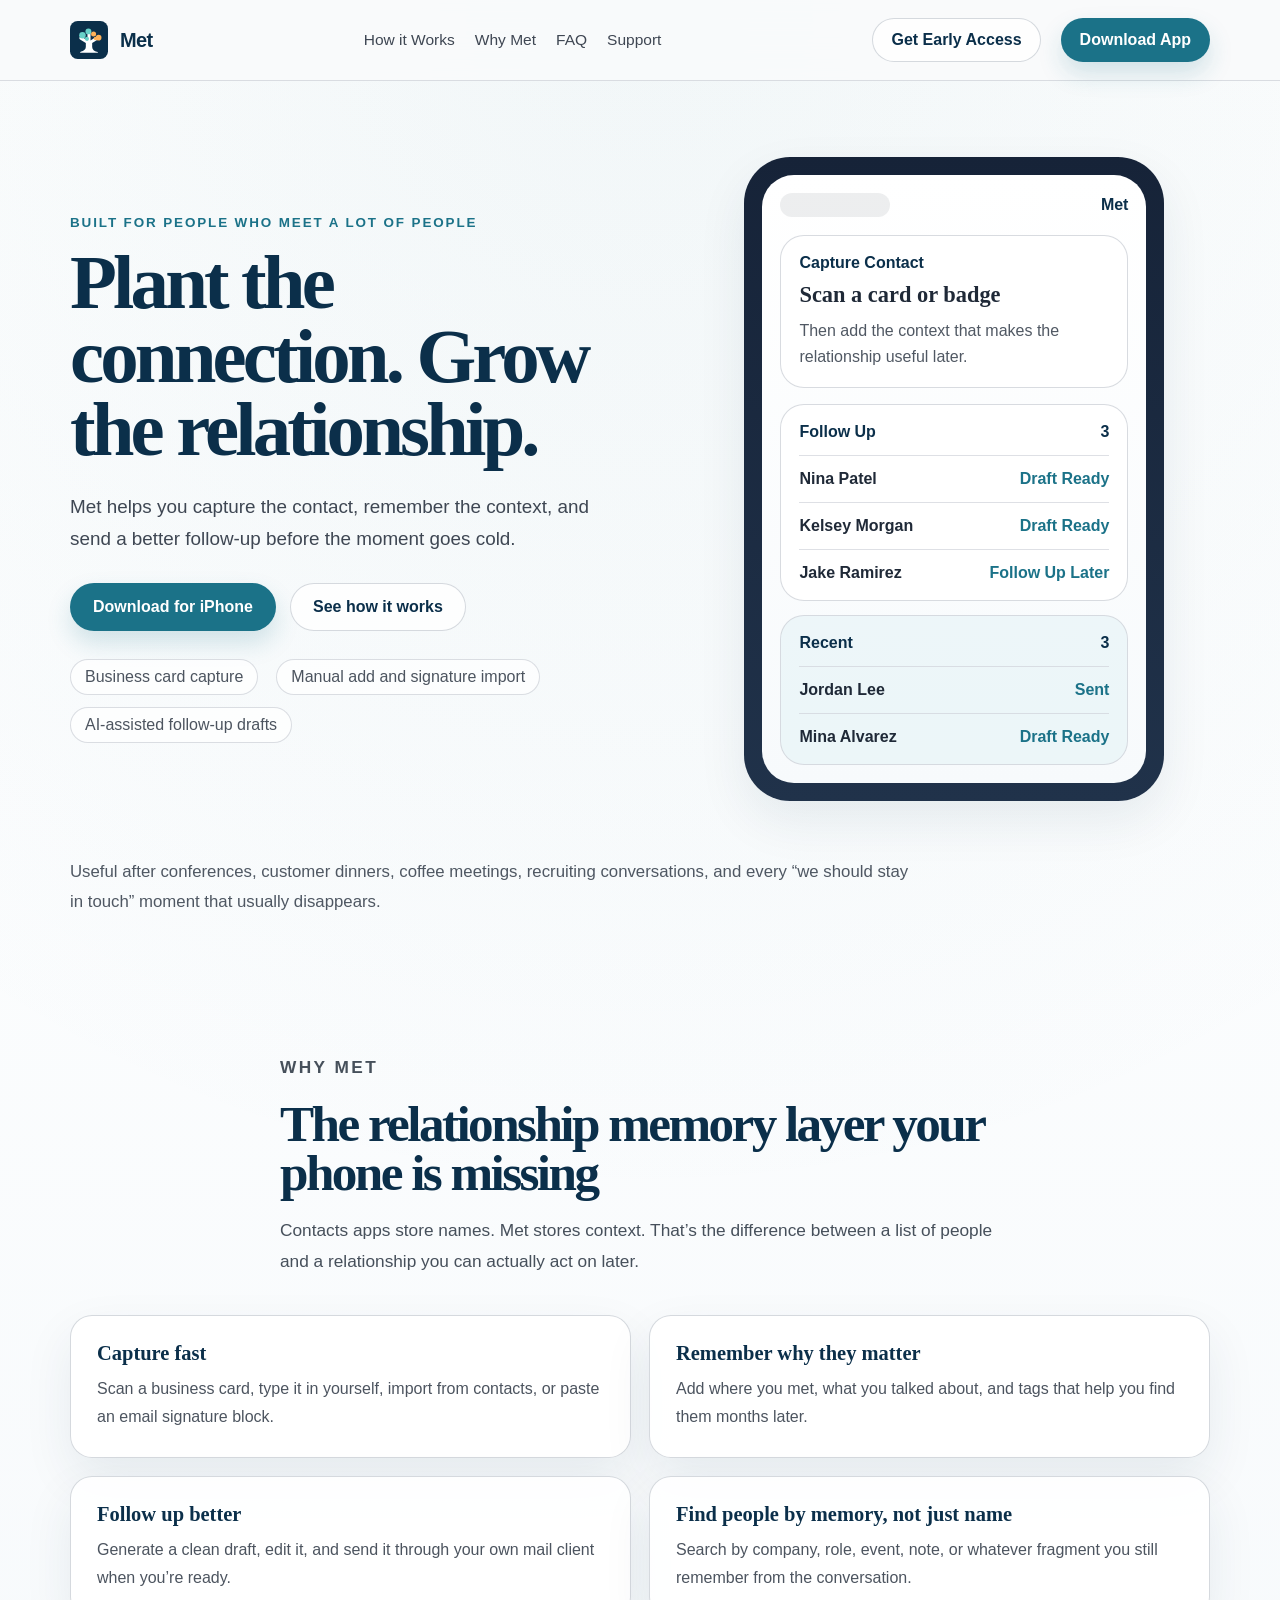
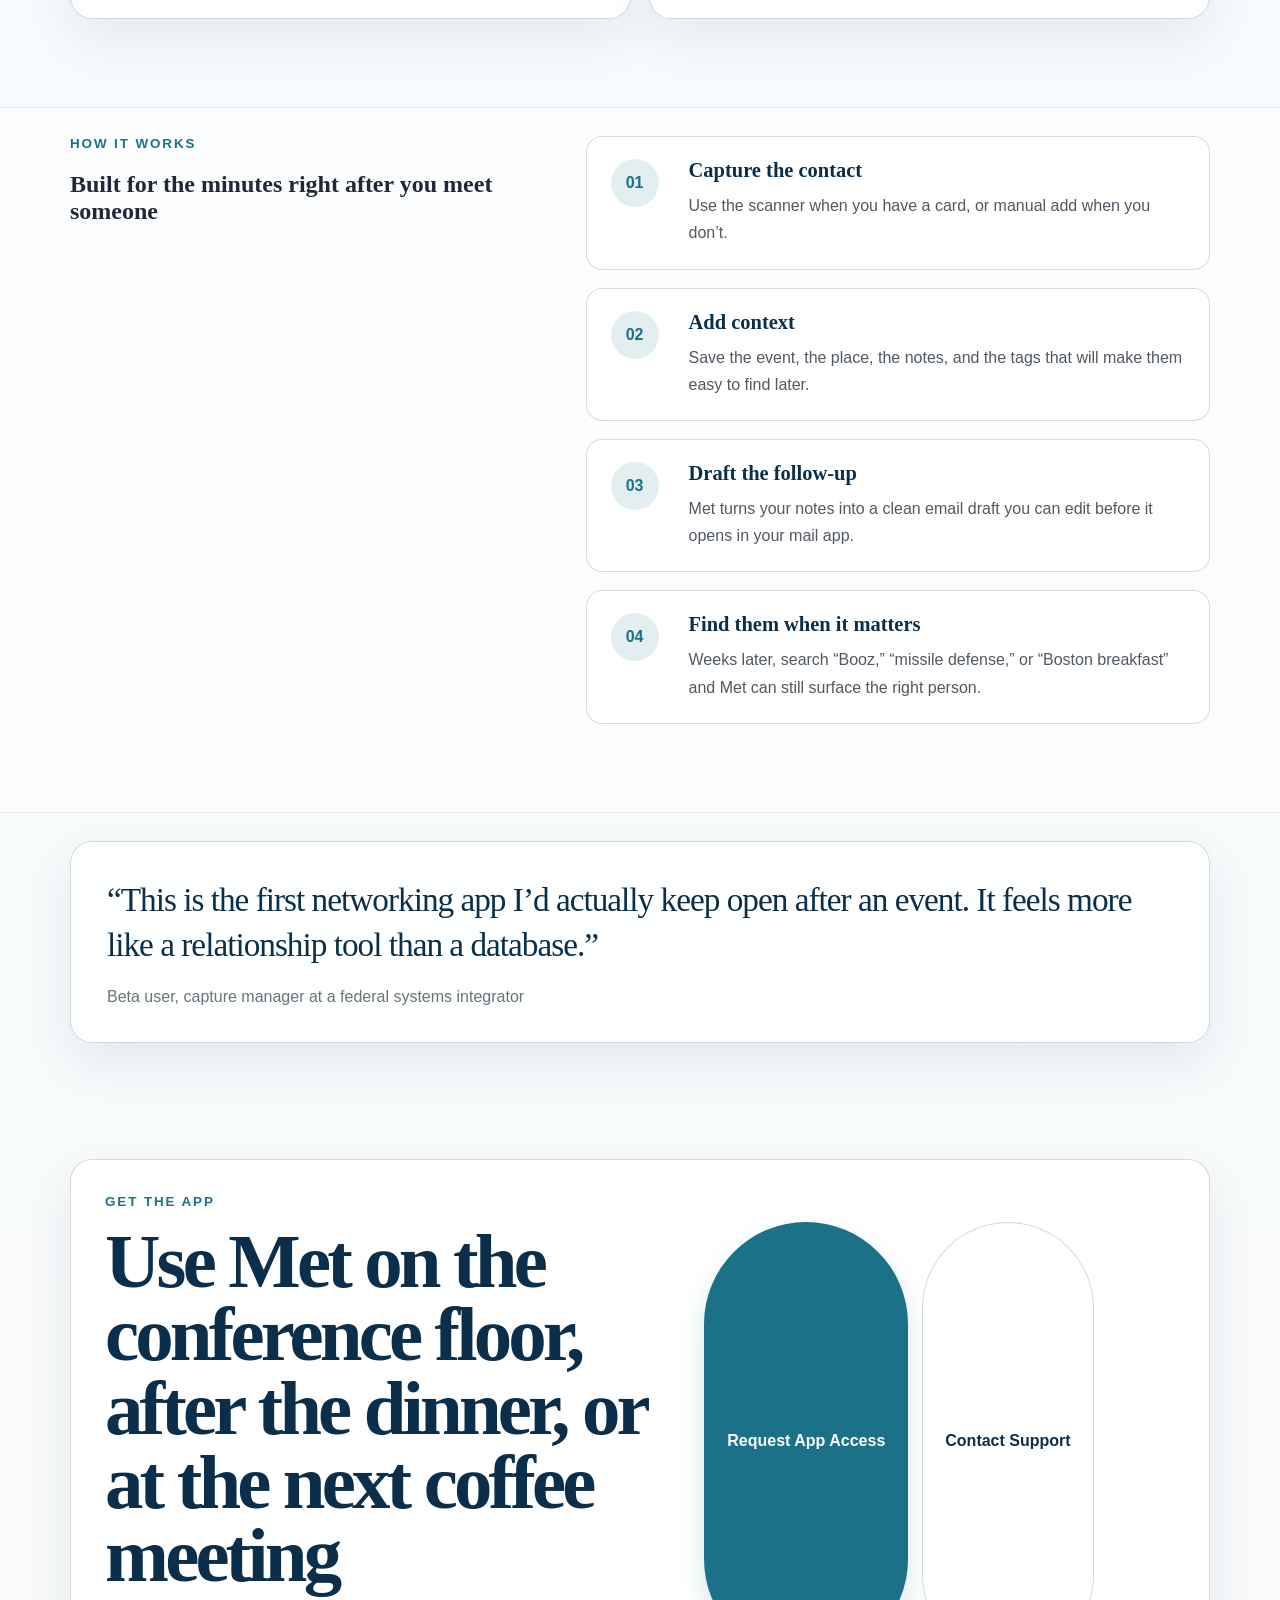
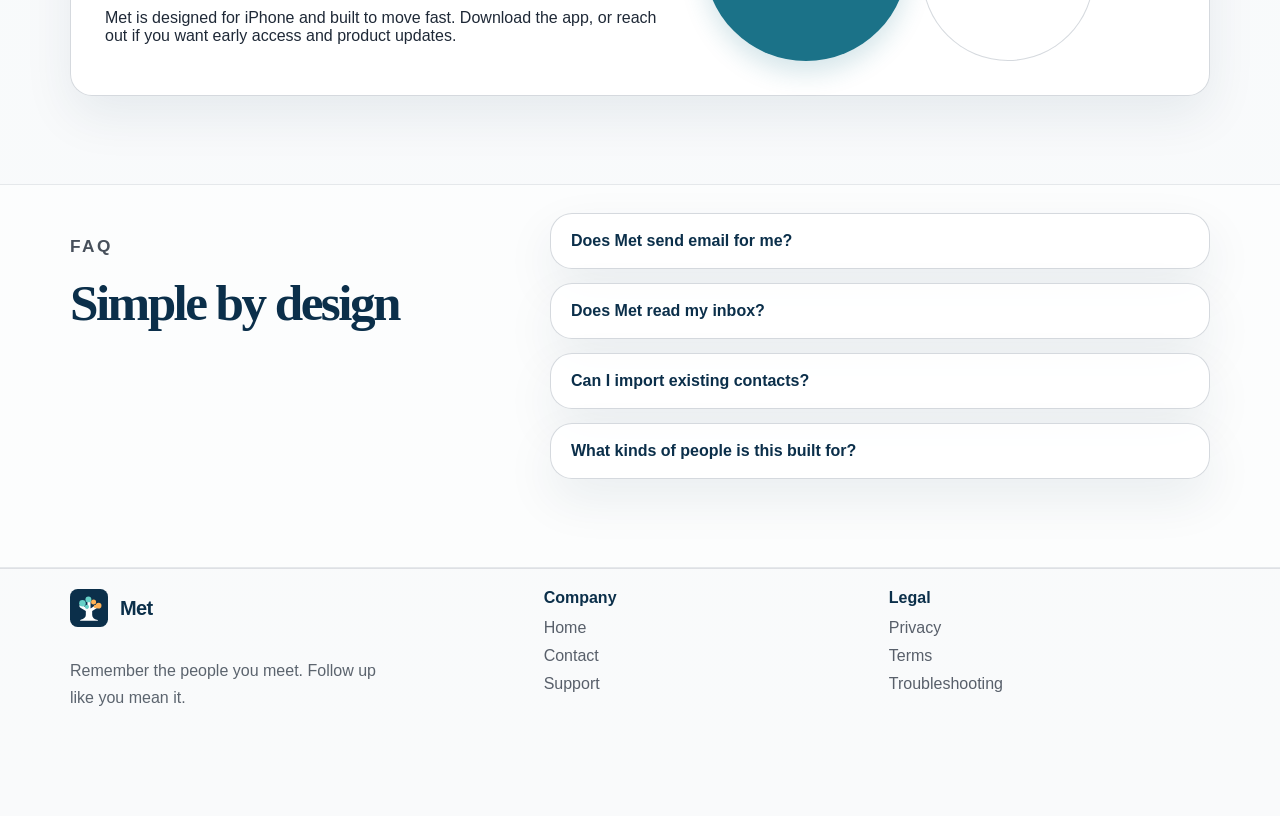
==== index.html @ 9b8fa4b0 "Initial mettree.com site" ====
<!DOCTYPE html>
<html lang="en">
  <head>
    <meta charset="UTF-8" />
    <meta name="viewport" content="width=device-width, initial-scale=1.0" />
    <title>Met | Plant the connection. Grow the relationship.</title>
    <meta
      name="description"
      content="Met helps you capture contacts, remember the context, and follow up while it still matters."
    />
    <meta
      name="keywords"
      content="networking app, relationship follow-up app, business card scanner, contact follow-up, conference networking, capture manager CRM"
    />
    <meta name="author" content="Met" />
    <link rel="canonical" href="https://mettree.com/" />
    <meta property="og:title" content="Met | Plant the connection. Grow the relationship." />
    <meta
      property="og:description"
      content="Remember the people you meet. Follow up like you mean it."
    />
    <meta property="og:type" content="website" />
    <meta property="og:url" content="https://mettree.com/" />
    <meta property="og:image" content="https://mettree.com/assets/og-card.svg" />
    <meta name="twitter:card" content="summary_large_image" />
    <meta name="twitter:title" content="Met | Plant the connection. Grow the relationship." />
    <meta
      name="twitter:description"
      content="Capture contacts. Add context. Follow up while it’s still fresh."
    />
    <meta name="theme-color" content="#0B2F4A" />
    <link rel="icon" href="/assets/favicon.svg" type="image/svg+xml" />
    <link rel="stylesheet" href="/styles.css" />
    <script defer src="/analytics.js"></script>
    <script type="application/ld+json">
      {
        "@context": "https://schema.org",
        "@type": "SoftwareApplication",
        "name": "Met",
        "applicationCategory": "BusinessApplication",
        "operatingSystem": "iOS",
        "description": "Met helps professionals capture contacts, preserve meeting context, and draft better follow-up emails.",
        "url": "https://mettree.com/",
        "offers": {
          "@type": "Offer",
          "price": "0",
          "priceCurrency": "USD"
        },
        "publisher": {
          "@type": "Organization",
          "name": "Met"
        }
      }
    </script>
  </head>
  <body>
    <div class="site-shell">
      <header class="site-header">
        <div class="container nav-row">
          <a class="brand" href="/">
            <img src="/assets/met-mark.svg" alt="Met logo" class="brand-mark" />
            <span class="brand-name">Met</span>
          </a>

          <nav class="site-nav" aria-label="Primary">
            <a href="#how-it-works">How it Works</a>
            <a href="#why-met">Why Met</a>
            <a href="#faq">FAQ</a>
            <a href="/support/">Support</a>
          </nav>

          <div class="nav-actions">
            <a class="button button-secondary" href="mailto:hello@mettree.com?subject=Met%20for%20iPhone">
              Get Early Access
            </a>
            <a class="button button-primary" href="#download">Download App</a>
          </div>
        </div>
      </header>

      <main>
        <section class="hero">
          <div class="container hero-grid">
            <div class="hero-copy">
              <p class="eyebrow">Built for people who meet a lot of people</p>
              <h1>Plant the connection. Grow the relationship.</h1>
              <p class="hero-subhead">
                Met helps you capture the contact, remember the context, and send a better follow-up before the moment goes cold.
              </p>
              <div class="hero-actions">
                <a class="button button-primary button-large" href="#download">Download for iPhone</a>
                <a class="button button-secondary button-large" href="#how-it-works">See how it works</a>
              </div>
              <ul class="trust-strip">
                <li>Business card capture</li>
                <li>Manual add and signature import</li>
                <li>AI-assisted follow-up drafts</li>
              </ul>
            </div>

            <div class="hero-art" aria-hidden="true">
              <div class="phone-frame">
                <div class="phone-screen">
                  <div class="phone-header">
                    <span class="phone-pill"></span>
                    <span class="phone-title">Met</span>
                  </div>
                  <div class="phone-card">
                    <div class="phone-card-label">Capture Contact</div>
                    <div class="phone-card-title">Scan a card or badge</div>
                    <div class="phone-card-copy">Then add the context that makes the relationship useful later.</div>
                  </div>
                  <div class="phone-panel">
                    <div class="panel-header">
                      <span>Follow Up</span>
                      <span>3</span>
                    </div>
                    <div class="panel-row">
                      <strong>Nina Patel</strong>
                      <span>Draft Ready</span>
                    </div>
                    <div class="panel-row">
                      <strong>Kelsey Morgan</strong>
                      <span>Draft Ready</span>
                    </div>
                    <div class="panel-row">
                      <strong>Jake Ramirez</strong>
                      <span>Follow Up Later</span>
                    </div>
                  </div>
                  <div class="phone-panel muted">
                    <div class="panel-header">
                      <span>Recent</span>
                      <span>3</span>
                    </div>
                    <div class="panel-row">
                      <strong>Jordan Lee</strong>
                      <span>Sent</span>
                    </div>
                    <div class="panel-row">
                      <strong>Mina Alvarez</strong>
                      <span>Draft Ready</span>
                    </div>
                  </div>
                </div>
              </div>
            </div>
          </div>
        </section>

        <section class="logo-band">
          <div class="container">
            <p class="logo-band-copy">
              Useful after conferences, customer dinners, coffee meetings, recruiting conversations, and every “we should stay in touch” moment that usually disappears.
            </p>
          </div>
        </section>

        <section class="section" id="why-met">
          <div class="container section-intro">
            <p class="eyebrow">Why Met</p>
            <h2>The relationship memory layer your phone is missing</h2>
            <p>
              Contacts apps store names. Met stores context. That’s the difference between a list of people and a relationship you can actually act on later.
            </p>
          </div>

          <div class="container feature-grid">
            <article class="feature-card">
              <h3>Capture fast</h3>
              <p>Scan a business card, type it in yourself, import from contacts, or paste an email signature block.</p>
            </article>
            <article class="feature-card">
              <h3>Remember why they matter</h3>
              <p>Add where you met, what you talked about, and tags that help you find them months later.</p>
            </article>
            <article class="feature-card">
              <h3>Follow up better</h3>
              <p>Generate a clean draft, edit it, and send it through your own mail client when you’re ready.</p>
            </article>
            <article class="feature-card">
              <h3>Find people by memory, not just name</h3>
              <p>Search by company, role, event, note, or whatever fragment you still remember from the conversation.</p>
            </article>
          </div>
        </section>

        <section class="section section-alt" id="how-it-works">
          <div class="container split-layout">
            <div>
              <p class="eyebrow">How it Works</p>
              <h2>Built for the minutes right after you meet someone</h2>
            </div>
            <div class="steps">
              <article class="step">
                <span class="step-number">01</span>
                <div>
                  <h3>Capture the contact</h3>
                  <p>Use the scanner when you have a card, or manual add when you don’t.</p>
                </div>
              </article>
              <article class="step">
                <span class="step-number">02</span>
                <div>
                  <h3>Add context</h3>
                  <p>Save the event, the place, the notes, and the tags that will make them easy to find later.</p>
                </div>
              </article>
              <article class="step">
                <span class="step-number">03</span>
                <div>
                  <h3>Draft the follow-up</h3>
                  <p>Met turns your notes into a clean email draft you can edit before it opens in your mail app.</p>
                </div>
              </article>
              <article class="step">
                <span class="step-number">04</span>
                <div>
                  <h3>Find them when it matters</h3>
                  <p>Weeks later, search “Booz,” “missile defense,” or “Boston breakfast” and Met can still surface the right person.</p>
                </div>
              </article>
            </div>
          </div>
        </section>

        <section class="section">
          <div class="container quote-card">
            <p class="quote">
              “This is the first networking app I’d actually keep open after an event. It feels more like a relationship tool than a database.”
            </p>
            <p class="quote-attribution">Beta user, capture manager at a federal systems integrator</p>
          </div>
        </section>

        <section class="section" id="download">
          <div class="container cta-panel">
            <div>
              <p class="eyebrow">Get the app</p>
              <h2>Use Met on the conference floor, after the dinner, or at the next coffee meeting</h2>
              <p>
                Met is designed for iPhone and built to move fast. Download the app, or reach out if you want early access and product updates.
              </p>
            </div>
            <div class="cta-actions">
              <a class="button button-primary button-large" href="mailto:hello@mettree.com?subject=Met%20App%20Access">
                Request App Access
              </a>
              <a class="button button-secondary button-large" href="mailto:support@mettree.com?subject=Met%20Support">
                Contact Support
              </a>
            </div>
          </div>
        </section>

        <section class="section section-alt" id="faq">
          <div class="container faq-grid">
            <div class="section-intro">
              <p class="eyebrow">FAQ</p>
              <h2>Simple by design</h2>
            </div>
            <div class="faq-list">
              <details>
                <summary>Does Met send email for me?</summary>
                <p>No. Met prepares the message, then opens your mail client with the recipient, subject, and body filled in. You stay in control.</p>
              </details>
              <details>
                <summary>Does Met read my inbox?</summary>
                <p>No. Met does not scan your inbox. Any imports are driven by information you explicitly add or import.</p>
              </details>
              <details>
                <summary>Can I import existing contacts?</summary>
                <p>Yes. You can selectively import contacts from Apple Contacts so your existing network can live in one place.</p>
              </details>
              <details>
                <summary>What kinds of people is this built for?</summary>
                <p>Met is especially useful for people who meet lots of contacts in real life: sales teams, capture managers, founders, recruiters, conference operators, and business development leaders.</p>
              </details>
            </div>
          </div>
        </section>
      </main>

      <footer class="site-footer">
        <div class="container footer-grid">
          <div>
            <a class="brand footer-brand" href="/">
              <img src="/assets/met-mark.svg" alt="Met logo" class="brand-mark" />
              <span class="brand-name">Met</span>
            </a>
            <p class="footer-copy">Remember the people you meet. Follow up like you mean it.</p>
          </div>

          <div>
            <h3>Company</h3>
            <ul>
              <li><a href="/">Home</a></li>
              <li><a href="mailto:hello@mettree.com">Contact</a></li>
              <li><a href="/support/">Support</a></li>
            </ul>
          </div>

          <div>
            <h3>Legal</h3>
            <ul>
              <li><a href="/legal/privacy.html">Privacy</a></li>
              <li><a href="/legal/terms.html">Terms</a></li>
              <li><a href="/support/troubleshooting.html">Troubleshooting</a></li>
            </ul>
          </div>
        </div>
      </footer>
    </div>

    <script defer src="/script.js"></script>
  </body>
</html>
---- styles.css ----
:root {
  --navy: #0b2f4a;
  --charcoal: #1f2937;
  --teal: #1b7288;
  --gold: #d4a93a;
  --paper: #f9fafb;
  --white: #ffffff;
  --border: #d1d5db;
  --slate-wash: rgba(11, 47, 74, 0.08);
  --teal-wash: rgba(27, 114, 136, 0.12);
  --gold-wash: rgba(212, 169, 58, 0.14);
  --shadow: 0 20px 50px rgba(11, 47, 74, 0.08);
  --radius-xl: 30px;
  --radius-lg: 22px;
  --radius-md: 16px;
  --container: 1140px;
}

* {
  box-sizing: border-box;
}

html {
  scroll-behavior: smooth;
}

body {
  margin: 0;
  font-family: "Iowan Old Style", "Palatino Linotype", "Book Antiqua", Palatino, Georgia, serif;
  background:
    radial-gradient(circle at top center, rgba(27, 114, 136, 0.06), transparent 30%),
    linear-gradient(180deg, #ffffff 0%, #f7fafc 45%, #f9fafb 100%);
  color: var(--charcoal);
}

img {
  max-width: 100%;
  display: block;
}

a {
  color: inherit;
  text-decoration: none;
}

.container {
  width: min(var(--container), calc(100% - 40px));
  margin: 0 auto;
}

.site-shell {
  min-height: 100vh;
}

.site-header {
  position: sticky;
  top: 0;
  z-index: 20;
  background: rgba(249, 250, 251, 0.92);
  backdrop-filter: blur(18px);
  border-bottom: 1px solid rgba(209, 213, 219, 0.8);
}

.nav-row {
  display: flex;
  align-items: center;
  justify-content: space-between;
  gap: 24px;
  padding: 18px 0;
}

.brand {
  display: inline-flex;
  align-items: center;
  gap: 12px;
  font-family: ui-sans-serif, -apple-system, BlinkMacSystemFont, "Segoe UI", sans-serif;
  font-weight: 700;
  color: var(--navy);
}

.brand-mark {
  width: 38px;
  height: 38px;
}

.brand-name {
  font-size: 1.25rem;
  letter-spacing: -0.03em;
}

.site-nav,
.nav-actions {
  display: flex;
  align-items: center;
  gap: 20px;
}

.site-nav a {
  font-family: ui-sans-serif, -apple-system, BlinkMacSystemFont, "Segoe UI", sans-serif;
  font-size: 0.97rem;
  color: rgba(31, 41, 55, 0.86);
}

.button {
  display: inline-flex;
  align-items: center;
  justify-content: center;
  gap: 8px;
  border-radius: 999px;
  border: 1px solid transparent;
  padding: 12px 18px;
  font-family: ui-sans-serif, -apple-system, BlinkMacSystemFont, "Segoe UI", sans-serif;
  font-weight: 600;
  transition: transform 150ms ease, box-shadow 150ms ease, background 150ms ease;
}

.button:hover {
  transform: translateY(-1px);
}

.button-primary {
  background: var(--teal);
  color: white;
  box-shadow: 0 12px 24px rgba(27, 114, 136, 0.18);
}

.button-secondary {
  background: rgba(255, 255, 255, 0.8);
  color: var(--navy);
  border-color: rgba(209, 213, 219, 0.9);
}

.button-large {
  padding: 14px 22px;
}

.hero {
  padding: 76px 0 56px;
}

.hero-grid {
  display: grid;
  grid-template-columns: minmax(0, 1.05fr) minmax(360px, 0.95fr);
  gap: 64px;
  align-items: center;
}

.eyebrow {
  margin: 0 0 16px;
  color: var(--teal);
  font-family: ui-sans-serif, -apple-system, BlinkMacSystemFont, "Segoe UI", sans-serif;
  font-size: 0.84rem;
  font-weight: 700;
  letter-spacing: 0.14em;
  text-transform: uppercase;
}

.hero h1,
.section-intro h2,
.cta-panel h2 {
  margin: 0;
  color: var(--navy);
  font-size: clamp(2.8rem, 6vw, 5rem);
  line-height: 0.96;
  letter-spacing: -0.05em;
}

.hero-subhead,
.section-intro p,
.cta-panel p,
.feature-card p,
.step p,
.faq-list p,
.footer-copy,
.logo-band-copy,
.quote-attribution {
  font-family: ui-sans-serif, -apple-system, BlinkMacSystemFont, "Segoe UI", sans-serif;
}

.hero-subhead {
  max-width: 620px;
  margin: 24px 0 0;
  font-size: 1.18rem;
  line-height: 1.7;
  color: rgba(31, 41, 55, 0.86);
}

.hero-actions,
.cta-actions {
  display: flex;
  flex-wrap: wrap;
  gap: 14px;
  margin-top: 28px;
}

.trust-strip {
  display: flex;
  flex-wrap: wrap;
  gap: 12px 18px;
  margin: 28px 0 0;
  padding: 0;
  list-style: none;
  font-family: ui-sans-serif, -apple-system, BlinkMacSystemFont, "Segoe UI", sans-serif;
  color: rgba(31, 41, 55, 0.8);
}

.trust-strip li {
  padding: 8px 14px;
  border-radius: 999px;
  background: rgba(255, 255, 255, 0.7);
  border: 1px solid rgba(209, 213, 219, 0.8);
}

.hero-art {
  display: flex;
  justify-content: center;
}

.phone-frame {
  width: min(100%, 420px);
  padding: 18px;
  border-radius: 46px;
  background: linear-gradient(180deg, #162338 0%, #20324a 100%);
  box-shadow: var(--shadow);
}

.phone-screen {
  padding: 18px;
  border-radius: 32px;
  background: linear-gradient(180deg, #ffffff 0%, #f7fafc 100%);
}

.phone-header {
  display: flex;
  align-items: center;
  justify-content: space-between;
  margin-bottom: 18px;
}

.phone-pill {
  width: 110px;
  height: 24px;
  border-radius: 999px;
  background: rgba(31, 41, 55, 0.08);
}

.phone-title {
  font-family: ui-sans-serif, -apple-system, BlinkMacSystemFont, "Segoe UI", sans-serif;
  font-weight: 700;
  color: var(--navy);
}

.phone-card,
.phone-panel {
  border-radius: 24px;
  padding: 18px;
  background: white;
  border: 1px solid rgba(209, 213, 219, 0.84);
}

.phone-card {
  margin-bottom: 16px;
}

.phone-card-label,
.panel-header {
  display: flex;
  justify-content: space-between;
  gap: 12px;
  font-family: ui-sans-serif, -apple-system, BlinkMacSystemFont, "Segoe UI", sans-serif;
  font-weight: 700;
  color: var(--navy);
}

.phone-card-title {
  margin-top: 10px;
  font-size: 1.4rem;
  font-weight: 700;
  color: var(--charcoal);
}

.phone-card-copy {
  margin-top: 10px;
  color: rgba(31, 41, 55, 0.78);
  font-family: ui-sans-serif, -apple-system, BlinkMacSystemFont, "Segoe UI", sans-serif;
  line-height: 1.6;
}

.phone-panel {
  margin-top: 14px;
}

.phone-panel.muted {
  background: rgba(232, 244, 247, 0.72);
}

.panel-row {
  display: flex;
  justify-content: space-between;
  gap: 12px;
  padding-top: 14px;
  margin-top: 14px;
  border-top: 1px solid rgba(209, 213, 219, 0.72);
  font-family: ui-sans-serif, -apple-system, BlinkMacSystemFont, "Segoe UI", sans-serif;
}

.panel-row strong {
  color: var(--charcoal);
}

.panel-row span {
  color: var(--teal);
  font-weight: 600;
  white-space: nowrap;
}

.logo-band,
.section,
.site-footer {
  padding: 28px 0 88px;
}

.logo-band {
  padding-top: 0;
}

.logo-band-copy {
  max-width: 840px;
  margin: 0;
  font-size: 1.05rem;
  line-height: 1.8;
  color: rgba(31, 41, 55, 0.78);
}

.section-alt {
  background: rgba(255, 255, 255, 0.48);
  border-block: 1px solid rgba(209, 213, 219, 0.52);
}

.section-intro {
  max-width: 720px;
}

.section-intro h2 {
  font-size: clamp(2.2rem, 4vw, 3.8rem);
}

.section-intro p {
  margin-top: 18px;
  font-size: 1.08rem;
  line-height: 1.8;
  color: rgba(31, 41, 55, 0.82);
}

.feature-grid {
  display: grid;
  grid-template-columns: repeat(2, minmax(0, 1fr));
  gap: 18px;
  margin-top: 38px;
}

.feature-card,
.quote-card,
.cta-panel,
.faq-list details {
  background: rgba(255, 255, 255, 0.88);
  border: 1px solid rgba(209, 213, 219, 0.9);
  border-radius: var(--radius-lg);
  box-shadow: var(--shadow);
}

.feature-card {
  padding: 26px;
}

.feature-card h3,
.step h3 {
  margin: 0 0 10px;
  font-size: 1.28rem;
  color: var(--navy);
}

.feature-card p {
  margin: 0;
  line-height: 1.75;
  color: rgba(31, 41, 55, 0.8);
}

.split-layout {
  display: grid;
  grid-template-columns: minmax(0, 0.85fr) minmax(0, 1.15fr);
  gap: 54px;
  align-items: start;
}

.steps {
  display: grid;
  gap: 18px;
}

.step {
  display: grid;
  grid-template-columns: 60px 1fr;
  gap: 18px;
  align-items: start;
  padding: 22px 24px;
  background: rgba(255, 255, 255, 0.82);
  border: 1px solid rgba(209, 213, 219, 0.84);
  border-radius: var(--radius-md);
}

.step-number {
  display: inline-flex;
  align-items: center;
  justify-content: center;
  width: 48px;
  height: 48px;
  border-radius: 50%;
  background: var(--teal-wash);
  color: var(--teal);
  font-family: ui-sans-serif, -apple-system, BlinkMacSystemFont, "Segoe UI", sans-serif;
  font-weight: 700;
}

.step p {
  margin: 0;
  line-height: 1.7;
  color: rgba(31, 41, 55, 0.78);
}

.quote-card {
  padding: 36px;
}

.quote {
  margin: 0;
  font-size: clamp(1.6rem, 2.6vw, 2.4rem);
  line-height: 1.35;
  color: var(--navy);
  letter-spacing: -0.03em;
}

.quote-attribution {
  margin: 20px 0 0;
  color: rgba(31, 41, 55, 0.66);
}

.cta-panel {
  display: grid;
  grid-template-columns: minmax(0, 1.1fr) minmax(280px, 0.9fr);
  gap: 24px;
  padding: 34px;
}

.faq-grid {
  display: grid;
  grid-template-columns: minmax(0, 0.8fr) minmax(0, 1.2fr);
  gap: 40px;
}

.faq-list {
  display: grid;
  gap: 14px;
}

.faq-list details {
  padding: 18px 20px;
}

.faq-list summary {
  cursor: pointer;
  list-style: none;
  font-family: ui-sans-serif, -apple-system, BlinkMacSystemFont, "Segoe UI", sans-serif;
  font-weight: 700;
  color: var(--navy);
}

.faq-list summary::-webkit-details-marker {
  display: none;
}

.faq-list p {
  margin: 12px 0 0;
  line-height: 1.7;
  color: rgba(31, 41, 55, 0.78);
}

.site-footer {
  padding-top: 20px;
  border-top: 1px solid rgba(209, 213, 219, 0.68);
}

.footer-grid {
  display: grid;
  grid-template-columns: 1.4fr 1fr 1fr;
  gap: 24px;
}

.footer-brand {
  margin-bottom: 14px;
}

.footer-copy {
  max-width: 320px;
  color: rgba(31, 41, 55, 0.72);
  line-height: 1.7;
}

.site-footer h3 {
  margin: 0 0 12px;
  font-size: 1rem;
  font-family: ui-sans-serif, -apple-system, BlinkMacSystemFont, "Segoe UI", sans-serif;
  color: var(--navy);
}

.site-footer ul {
  margin: 0;
  padding: 0;
  list-style: none;
  display: grid;
  gap: 10px;
  font-family: ui-sans-serif, -apple-system, BlinkMacSystemFont, "Segoe UI", sans-serif;
  color: rgba(31, 41, 55, 0.74);
}

.page-hero {
  padding: 84px 0 26px;
}

.page-hero h1 {
  margin: 0;
  color: var(--navy);
  font-size: clamp(2.5rem, 5vw, 4.4rem);
  line-height: 1;
  letter-spacing: -0.04em;
}

.page-hero p {
  max-width: 760px;
  margin: 18px 0 0;
  font-family: ui-sans-serif, -apple-system, BlinkMacSystemFont, "Segoe UI", sans-serif;
  color: rgba(31, 41, 55, 0.78);
  line-height: 1.75;
}

.content-panel {
  background: rgba(255, 255, 255, 0.88);
  border: 1px solid rgba(209, 213, 219, 0.88);
  border-radius: var(--radius-lg);
  box-shadow: var(--shadow);
  padding: 34px;
}

.content-panel + .content-panel {
  margin-top: 18px;
}

.content-panel h2 {
  margin: 0 0 12px;
  color: var(--navy);
  font-size: 1.55rem;
}

.content-panel p,
.content-panel li {
  font-family: ui-sans-serif, -apple-system, BlinkMacSystemFont, "Segoe UI", sans-serif;
  line-height: 1.8;
  color: rgba(31, 41, 55, 0.82);
}

.content-panel ul {
  padding-left: 20px;
}

.support-grid {
  display: grid;
  grid-template-columns: repeat(2, minmax(0, 1fr));
  gap: 18px;
}

@media (max-width: 1024px) {
  .site-nav {
    display: none;
  }

  .hero-grid,
  .split-layout,
  .cta-panel,
  .faq-grid,
  .footer-grid {
    grid-template-columns: 1fr;
  }
}

@media (max-width: 720px) {
  .nav-row {
    flex-wrap: wrap;
  }

  .nav-actions {
    width: 100%;
  }

  .nav-actions .button {
    flex: 1;
  }

  .feature-grid,
  .support-grid {
    grid-template-columns: 1fr;
  }

  .hero {
    padding-top: 48px;
  }

  .container {
    width: min(var(--container), calc(100% - 28px));
  }

  .quote-card,
  .cta-panel,
  .content-panel,
  .feature-card {
    padding: 24px;
  }
}
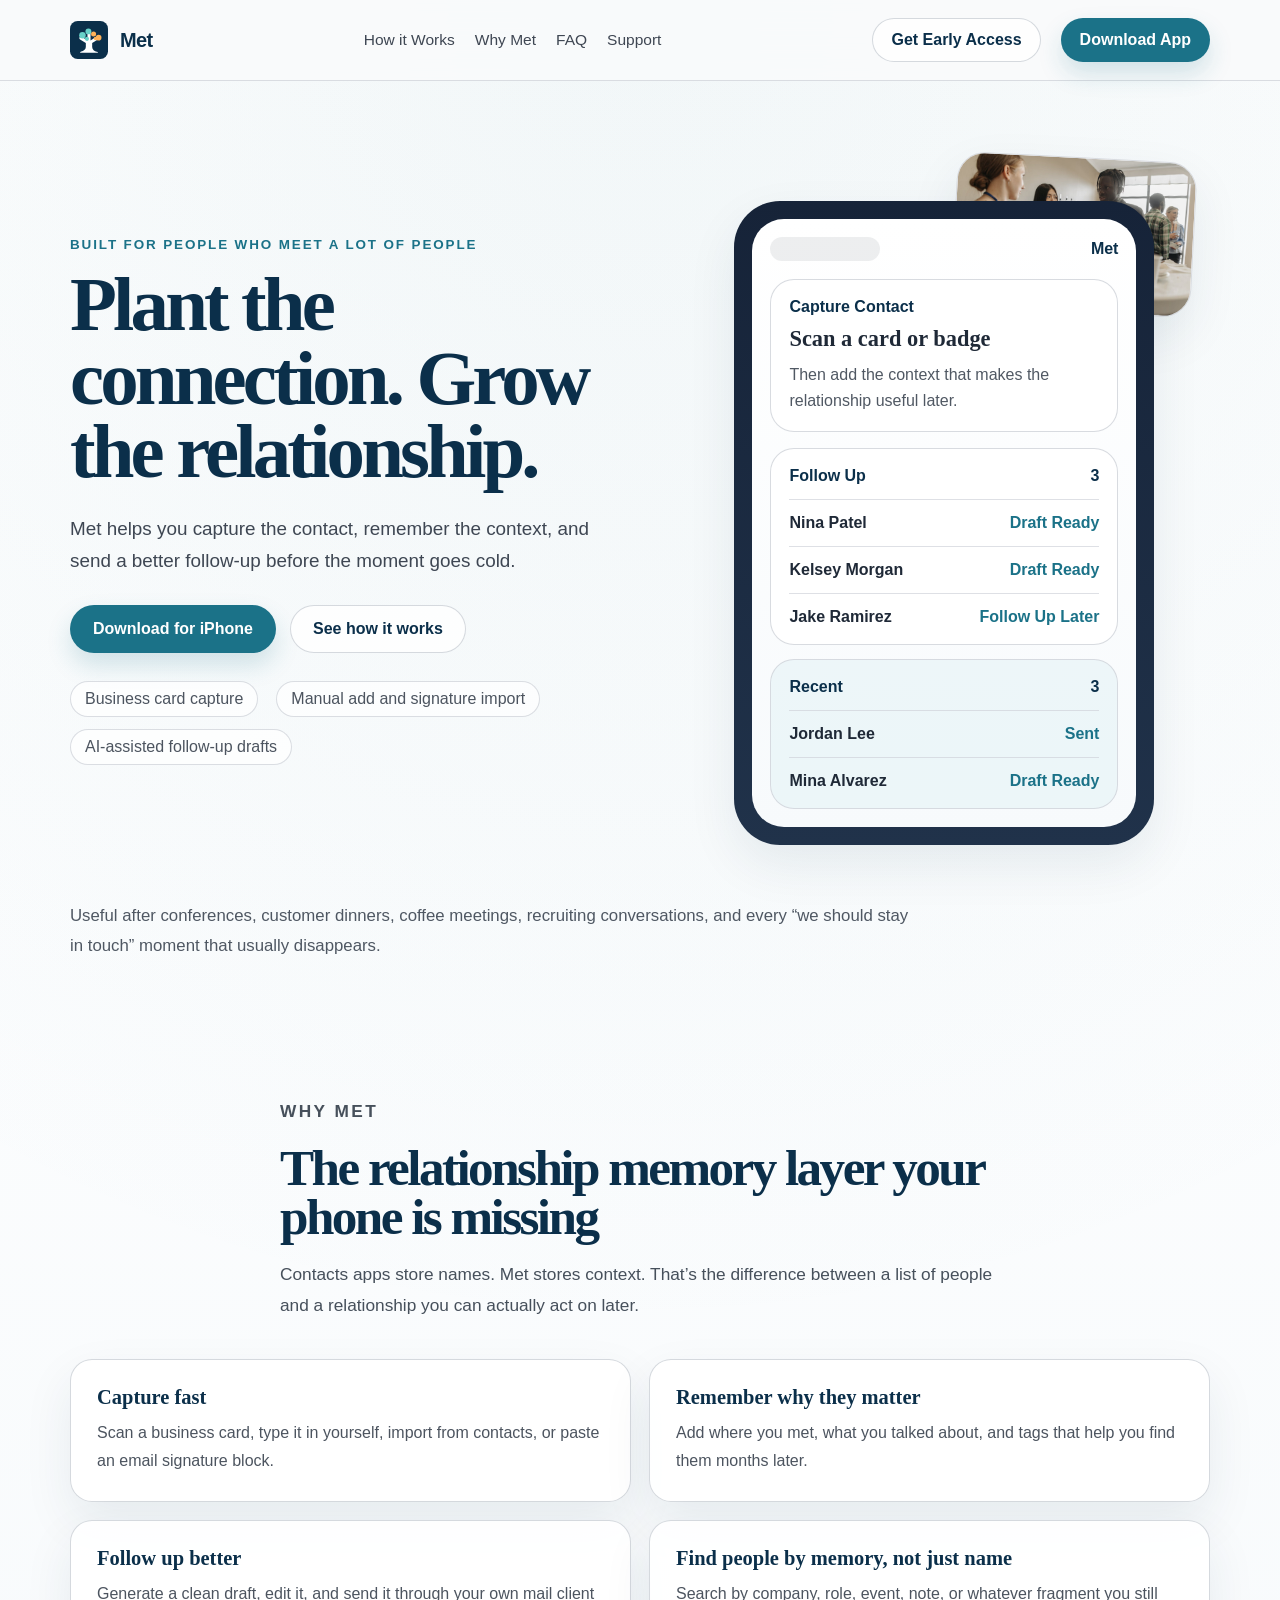
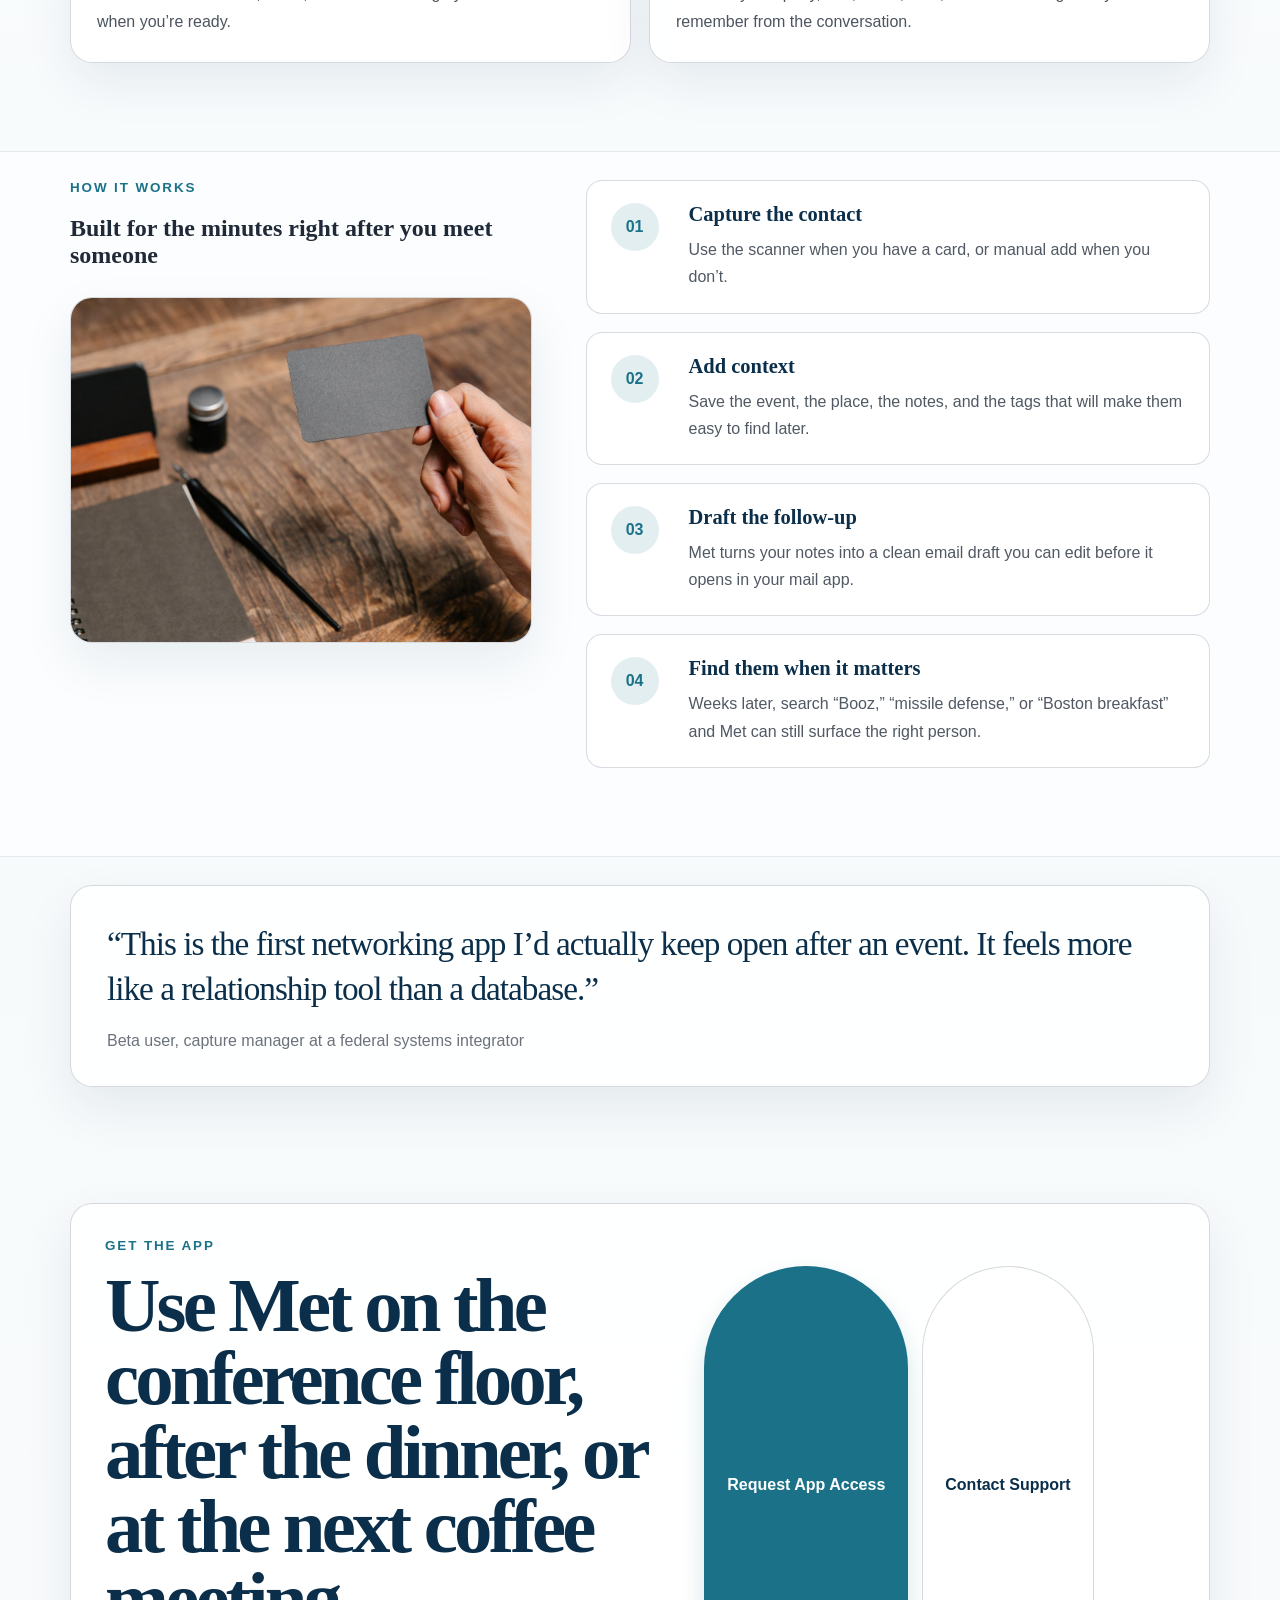
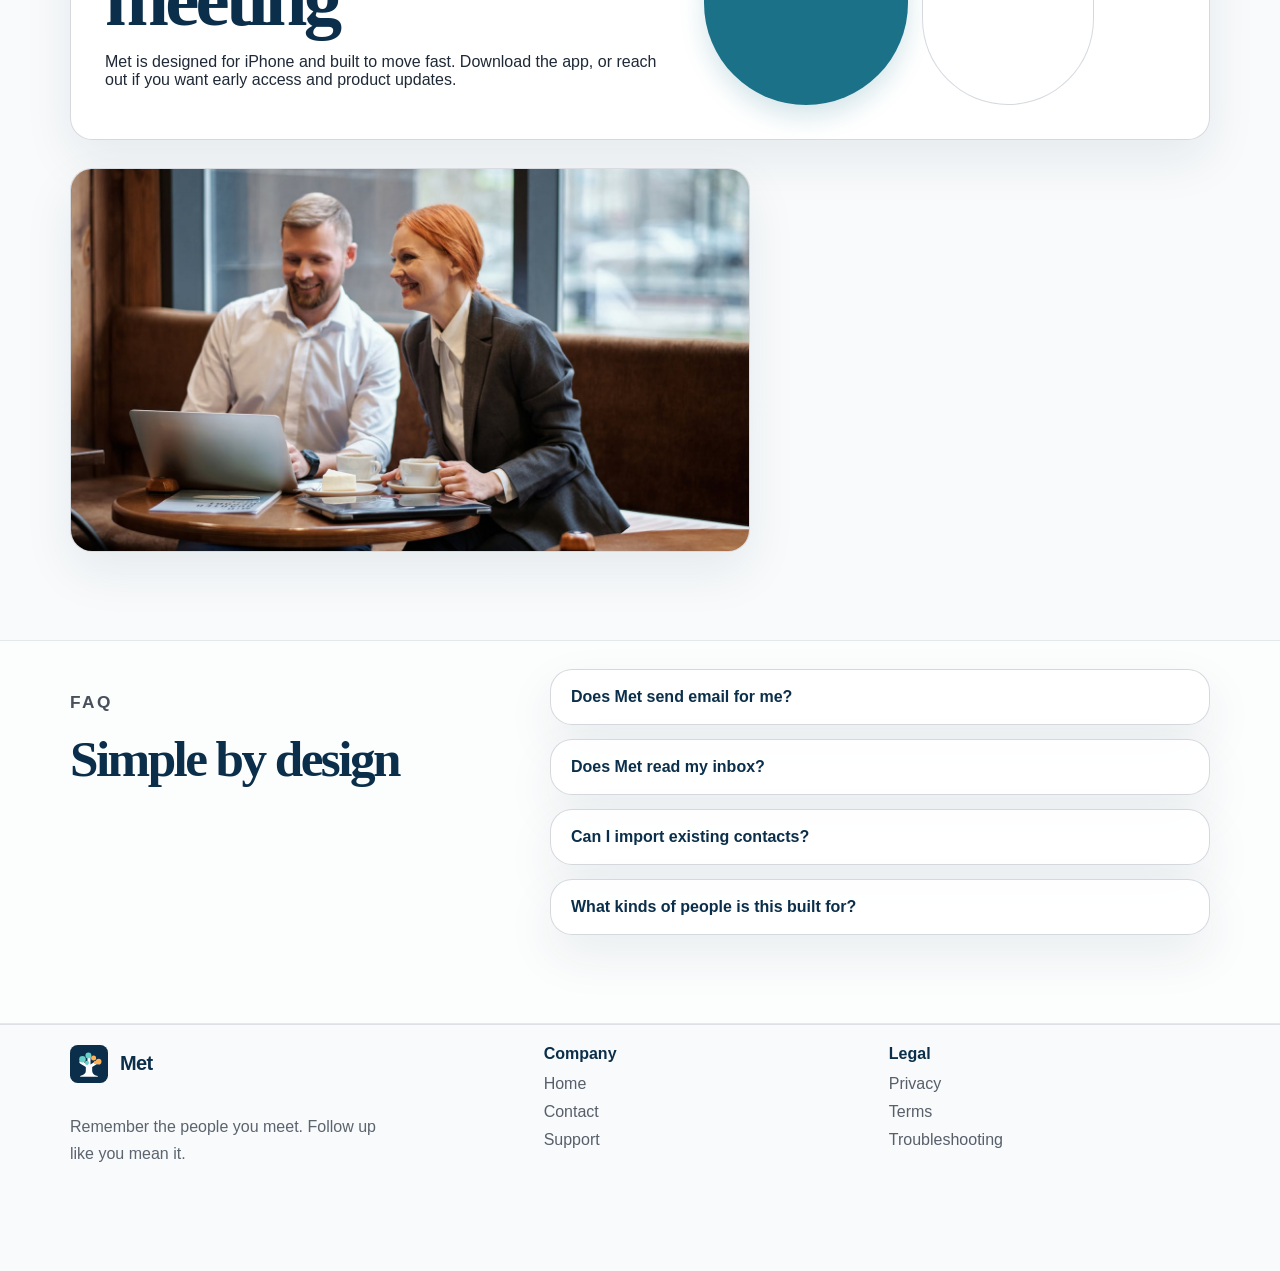
==== commit f43a2973: "Add site photography and polish landing page" ====
--- a/index.html
+++ b/index.html
@@ -99,47 +99,56 @@
             </div>
 
             <div class="hero-art" aria-hidden="true">
-              <div class="phone-frame">
-                <div class="phone-screen">
-                  <div class="phone-header">
-                    <span class="phone-pill"></span>
-                    <span class="phone-title">Met</span>
-                  </div>
-                  <div class="phone-card">
-                    <div class="phone-card-label">Capture Contact</div>
-                    <div class="phone-card-title">Scan a card or badge</div>
-                    <div class="phone-card-copy">Then add the context that makes the relationship useful later.</div>
-                  </div>
-                  <div class="phone-panel">
-                    <div class="panel-header">
-                      <span>Follow Up</span>
-                      <span>3</span>
+              <div class="hero-stack">
+                <div class="photo-card photo-card-top">
+                  <img
+                    src="/assets/photos/networking-event.jpg"
+                    alt="Professionals networking at a business event"
+                    class="supporting-photo"
+                  />
+                </div>
+                <div class="phone-frame">
+                  <div class="phone-screen">
+                    <div class="phone-header">
+                      <span class="phone-pill"></span>
+                      <span class="phone-title">Met</span>
                     </div>
-                    <div class="panel-row">
-                      <strong>Nina Patel</strong>
-                      <span>Draft Ready</span>
+                    <div class="phone-card">
+                      <div class="phone-card-label">Capture Contact</div>
+                      <div class="phone-card-title">Scan a card or badge</div>
+                      <div class="phone-card-copy">Then add the context that makes the relationship useful later.</div>
                     </div>
-                    <div class="panel-row">
-                      <strong>Kelsey Morgan</strong>
-                      <span>Draft Ready</span>
+                    <div class="phone-panel">
+                      <div class="panel-header">
+                        <span>Follow Up</span>
+                        <span>3</span>
+                      </div>
+                      <div class="panel-row">
+                        <strong>Nina Patel</strong>
+                        <span>Draft Ready</span>
+                      </div>
+                      <div class="panel-row">
+                        <strong>Kelsey Morgan</strong>
+                        <span>Draft Ready</span>
+                      </div>
+                      <div class="panel-row">
+                        <strong>Jake Ramirez</strong>
+                        <span>Follow Up Later</span>
+                      </div>
                     </div>
-                    <div class="panel-row">
-                      <strong>Jake Ramirez</strong>
-                      <span>Follow Up Later</span>
-                    </div>
-                  </div>
-                  <div class="phone-panel muted">
-                    <div class="panel-header">
-                      <span>Recent</span>
-                      <span>3</span>
-                    </div>
-                    <div class="panel-row">
-                      <strong>Jordan Lee</strong>
-                      <span>Sent</span>
-                    </div>
-                    <div class="panel-row">
-                      <strong>Mina Alvarez</strong>
-                      <span>Draft Ready</span>
+                    <div class="phone-panel muted">
+                      <div class="panel-header">
+                        <span>Recent</span>
+                        <span>3</span>
+                      </div>
+                      <div class="panel-row">
+                        <strong>Jordan Lee</strong>
+                        <span>Sent</span>
+                      </div>
+                      <div class="panel-row">
+                        <strong>Mina Alvarez</strong>
+                        <span>Draft Ready</span>
+                      </div>
                     </div>
                   </div>
                 </div>
@@ -190,6 +199,13 @@
             <div>
               <p class="eyebrow">How it Works</p>
               <h2>Built for the minutes right after you meet someone</h2>
+              <div class="section-photo-frame">
+                <img
+                  src="/assets/photos/business-card.jpg"
+                  alt="A business card being held over a desk"
+                  class="section-photo"
+                />
+              </div>
             </div>
             <div class="steps">
               <article class="step">
@@ -249,6 +265,15 @@
               <a class="button button-secondary button-large" href="mailto:support@mettree.com?subject=Met%20Support">
                 Contact Support
               </a>
+            </div>
+          </div>
+          <div class="container cta-photo-row">
+            <div class="cta-photo-frame">
+              <img
+                src="/assets/photos/coffee-meeting.jpg"
+                alt="Two professionals having a coffee meeting"
+                class="section-photo"
+              />
             </div>
           </div>
         </section>
--- a/styles.css
+++ b/styles.css
@@ -216,12 +216,37 @@
   justify-content: center;
 }
 
+.hero-stack {
+  position: relative;
+  width: min(100%, 440px);
+  padding-top: 44px;
+}
+
+.photo-card {
+  overflow: hidden;
+  border-radius: 28px;
+  background: white;
+  border: 1px solid rgba(209, 213, 219, 0.84);
+  box-shadow: var(--shadow);
+}
+
+.photo-card-top {
+  position: absolute;
+  top: 0;
+  right: -20px;
+  width: 240px;
+  z-index: 0;
+  transform: rotate(3deg);
+}
+
 .phone-frame {
   width: min(100%, 420px);
   padding: 18px;
   border-radius: 46px;
   background: linear-gradient(180deg, #162338 0%, #20324a 100%);
   box-shadow: var(--shadow);
+  position: relative;
+  z-index: 1;
 }
 
 .phone-screen {
@@ -350,6 +375,39 @@
   font-size: 1.08rem;
   line-height: 1.8;
   color: rgba(31, 41, 55, 0.82);
+}
+
+.section-photo-frame,
+.cta-photo-frame {
+  overflow: hidden;
+  margin-top: 28px;
+  border-radius: var(--radius-lg);
+  border: 1px solid rgba(209, 213, 219, 0.84);
+  box-shadow: var(--shadow);
+  background: white;
+}
+
+.section-photo,
+.supporting-photo {
+  width: 100%;
+  height: 100%;
+  object-fit: cover;
+}
+
+.section-photo-frame {
+  aspect-ratio: 4 / 3;
+}
+
+.cta-photo-row {
+  margin-top: 20px;
+}
+
+.cta-photo-frame {
+  max-width: 680px;
+}
+
+.cta-photo-frame .section-photo {
+  aspect-ratio: 16 / 9;
 }
 
 .feature-grid {
@@ -610,6 +668,18 @@
     grid-template-columns: 1fr;
   }
 
+  .photo-card-top {
+    position: relative;
+    inset: auto;
+    width: 100%;
+    margin-bottom: 18px;
+    transform: none;
+  }
+
+  .hero-stack {
+    padding-top: 0;
+  }
+
   .hero {
     padding-top: 48px;
   }
